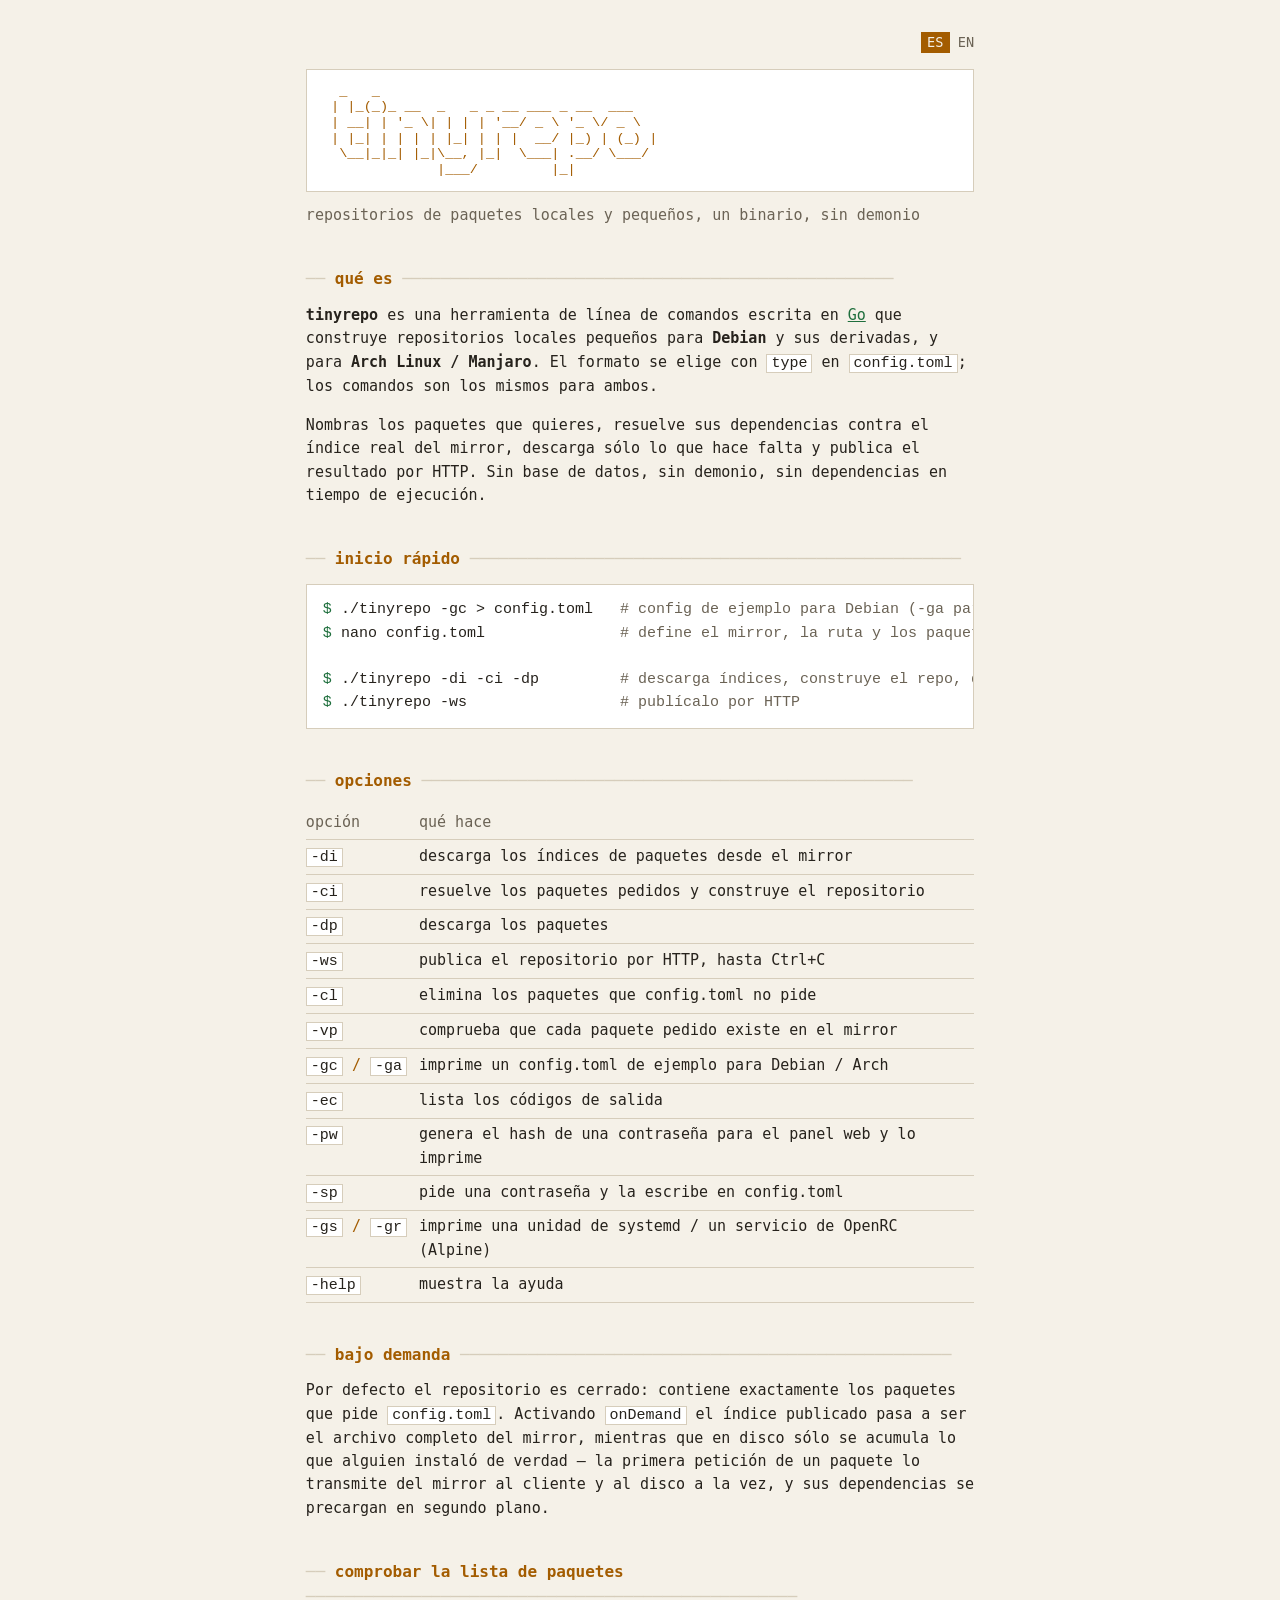
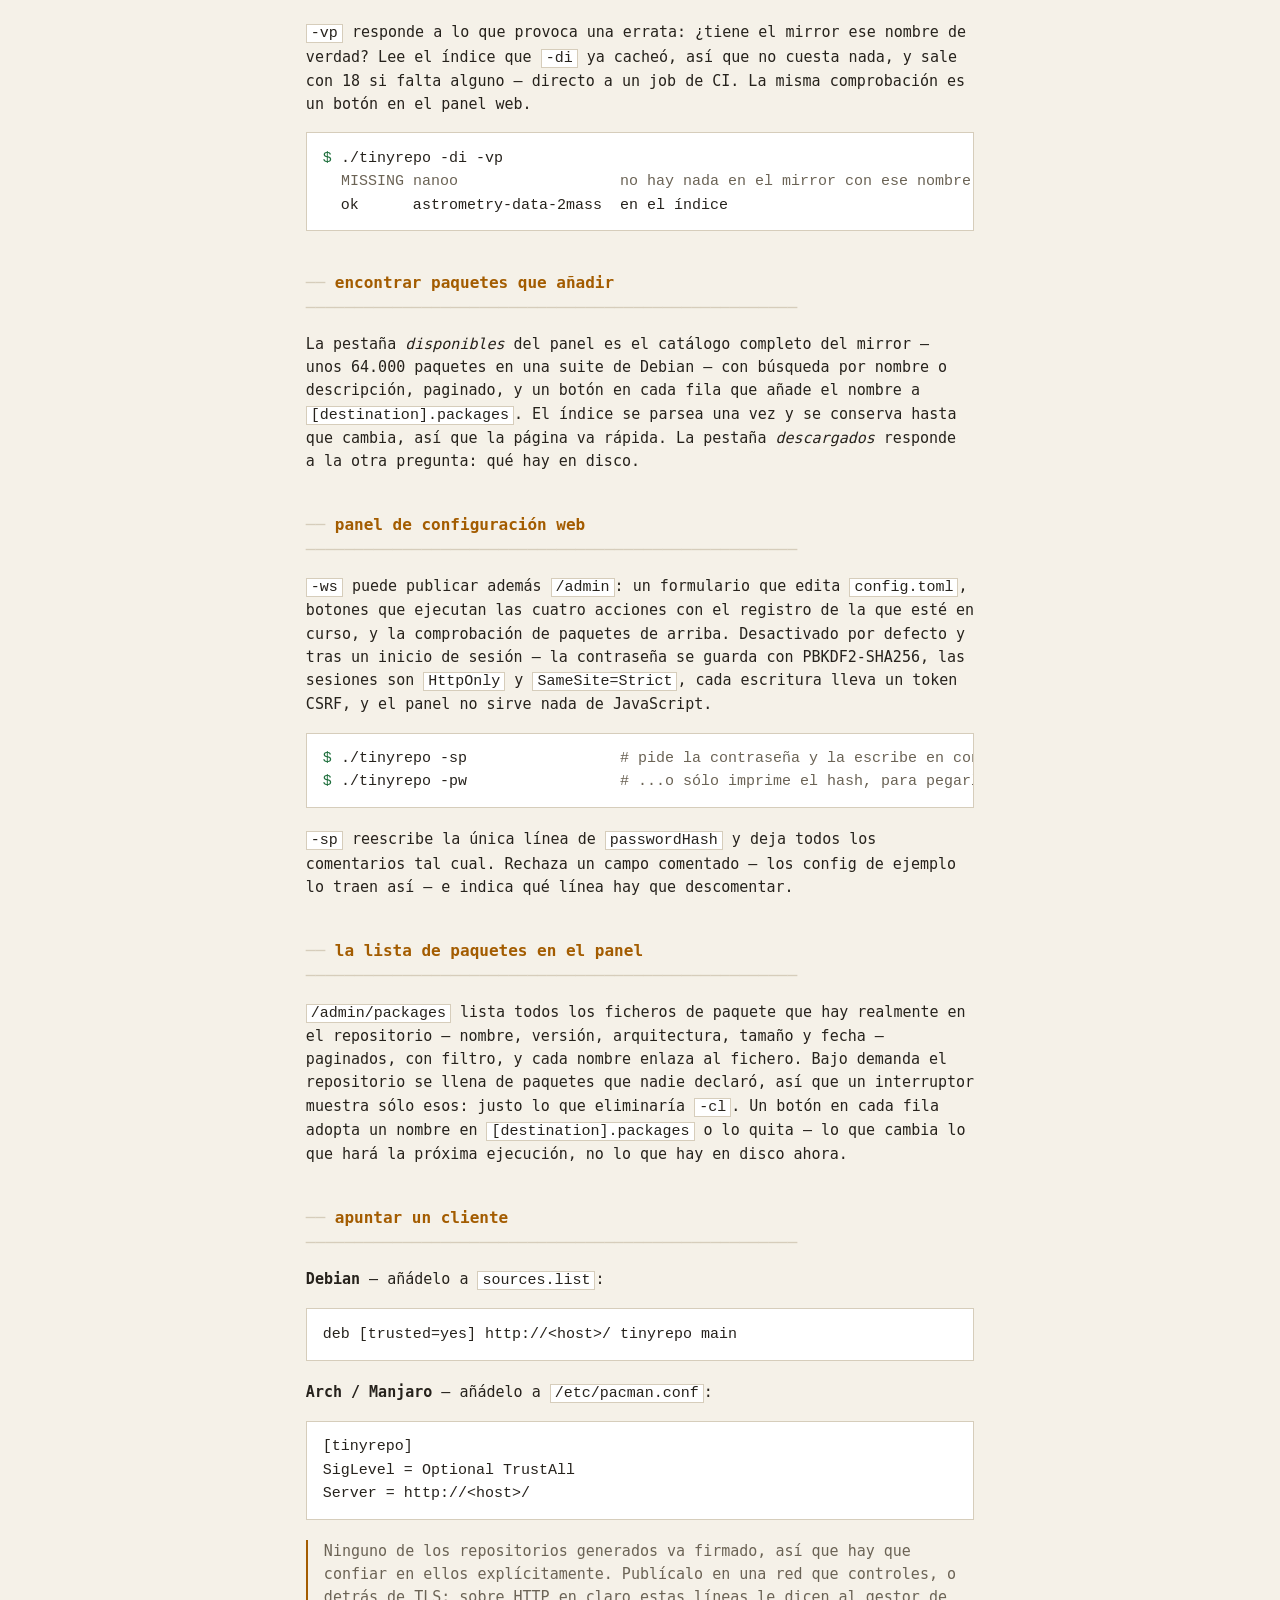
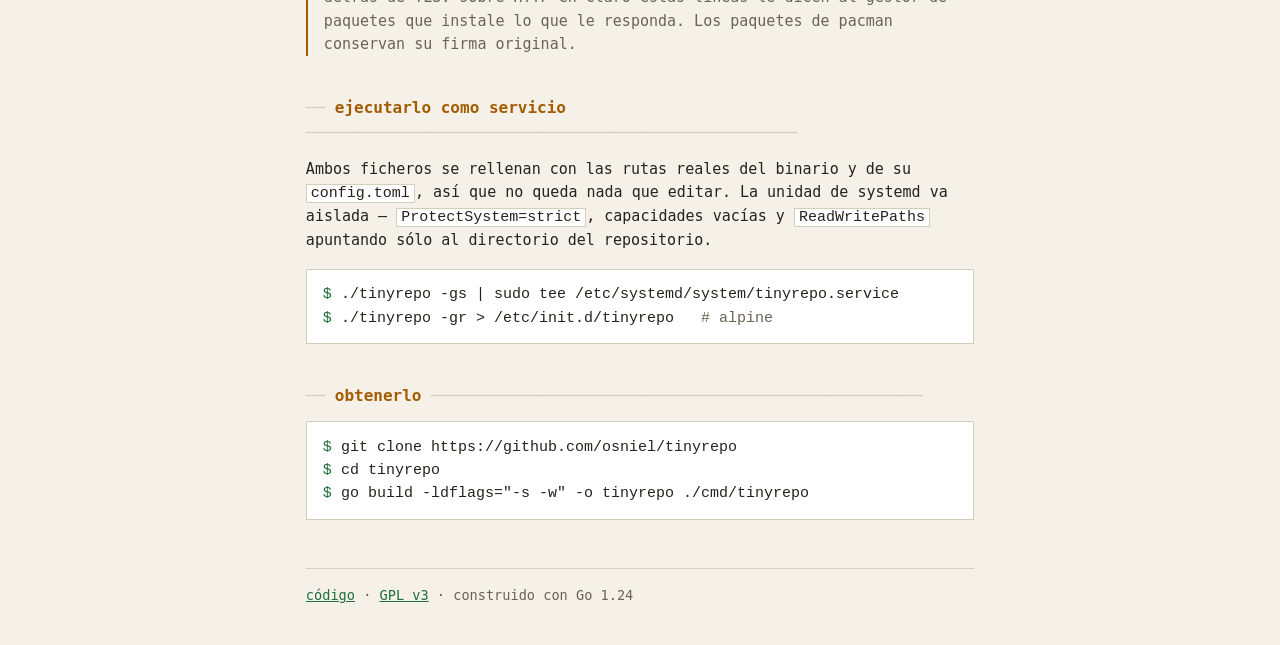
==== docs/es/index.html @ 4bbfd74e "docs: publish the website from docs/ for GitHub Pages Pages serves a branch from the repository root" ====
<!DOCTYPE html>
<html lang="es">
<head>
<meta charset="utf-8">
<meta name="viewport" content="width=device-width, initial-scale=1">
<title>tinyrepo — repositorios locales pequeños de Debian y Arch</title>
<meta name="description" content="Un único binario en Go que construye y publica repositorios locales pequeños para Debian y Arch Linux / Manjaro.">
<link rel="alternate" hreflang="en" href="../">
<link rel="alternate" hreflang="es" href="./">
<link rel="stylesheet" href="../assets/tui.css">
</head>
<body>
<main>

<nav class="lang">
  <a href="./" aria-current="true">ES</a>
  <a href="../">EN</a>
</nav>

<header>
<pre class="logo" aria-label="tinyrepo">  _   _                           
 | |_(_)_ __  _   _ _ __ ___ _ __  ___
 | __| | '_ \| | | | '__/ _ \ '_ \/ _ \
 | |_| | | | | |_| | | |  __/ |_) | (_) |
  \__|_|_| |_|\__, |_|  \___| .__/ \___/
              |___/         |_|</pre>
<p class="tagline">repositorios de paquetes locales y pequeños, un binario, sin demonio<span class="cursor"> </span></p>
</header>

<h2>qué es</h2>
<p><strong>tinyrepo</strong> es una herramienta de línea de comandos
escrita en <a href="https://golang.org/">Go</a> que construye repositorios
locales pequeños para <strong>Debian</strong> y sus derivadas, y para
<strong>Arch Linux / Manjaro</strong>. El formato se elige con <code>type</code>
en <code>config.toml</code>; los comandos son los mismos para ambos.</p>
<p>Nombras los paquetes que quieres, resuelve sus dependencias contra el índice
real del mirror, descarga sólo lo que hace falta y publica el resultado por
HTTP. Sin base de datos, sin demonio, sin dependencias en tiempo de
ejecución.</p>

<h2>inicio rápido</h2>
<pre><code><span class="p">$</span> ./tinyrepo -gc &gt; config.toml   <span class="c"># config de ejemplo para Debian (-ga para Arch)</span>
<span class="p">$</span> nano config.toml               <span class="c"># define el mirror, la ruta y los paquetes</span>

<span class="p">$</span> ./tinyrepo -di -ci -dp         <span class="c"># descarga índices, construye el repo, descarga paquetes</span>
<span class="p">$</span> ./tinyrepo -ws                 <span class="c"># publícalo por HTTP</span></code></pre>

<h2>opciones</h2>
<div class="scroll">
<table>
<thead><tr><th>opción</th><th>qué hace</th></tr></thead>
<tbody>
<tr><td><code>-di</code></td><td>descarga los índices de paquetes desde el mirror</td></tr>
<tr><td><code>-ci</code></td><td>resuelve los paquetes pedidos y construye el repositorio</td></tr>
<tr><td><code>-dp</code></td><td>descarga los paquetes</td></tr>
<tr><td><code>-ws</code></td><td>publica el repositorio por HTTP, hasta Ctrl+C</td></tr>
<tr><td><code>-cl</code></td><td>elimina los paquetes que config.toml no pide</td></tr>
<tr><td><code>-vp</code></td><td>comprueba que cada paquete pedido existe en el mirror</td></tr>
<tr><td><code>-gc</code> / <code>-ga</code></td><td>imprime un config.toml de ejemplo para Debian / Arch</td></tr>
<tr><td><code>-ec</code></td><td>lista los códigos de salida</td></tr>
<tr><td><code>-pw</code></td><td>genera el hash de una contraseña para el panel web y lo imprime</td></tr>
<tr><td><code>-sp</code></td><td>pide una contraseña y la escribe en config.toml</td></tr>
<tr><td><code>-gs</code> / <code>-gr</code></td><td>imprime una unidad de systemd / un servicio de OpenRC (Alpine)</td></tr>
<tr><td><code>-help</code></td><td>muestra la ayuda</td></tr>
</tbody>
</table>
</div>

<h2>bajo demanda</h2>
<p>Por defecto el repositorio es cerrado: contiene exactamente los
paquetes que pide <code>config.toml</code>. Activando <code>onDemand</code> el
índice publicado pasa a ser el archivo completo del mirror, mientras que en disco
sólo se acumula lo que alguien instaló de verdad — la primera petición de un
paquete lo transmite del mirror al cliente y al disco a la vez, y sus
dependencias se precargan en segundo plano.</p>

<h2>comprobar la lista de paquetes</h2>
<p><code>-vp</code> responde a lo que provoca una errata: ¿tiene el mirror ese
nombre de verdad? Lee el índice que <code>-di</code> ya cacheó, así que no
cuesta nada, y sale con 18 si falta alguno — directo a un job de CI. La misma
comprobación es un botón en el panel web.</p>
<pre><code><span class="p">$</span> ./tinyrepo -di -vp
  <span class="c">MISSING nanoo                  no hay nada en el mirror con ese nombre</span>
  ok      astrometry-data-2mass  en el índice</code></pre>

<h2>encontrar paquetes que añadir</h2>
<p>La pestaña <em>disponibles</em> del panel es el catálogo completo del mirror
— unos 64.000 paquetes en una suite de Debian — con búsqueda por nombre o
descripción, paginado, y un botón en cada fila que añade el nombre a
<code>[destination].packages</code>. El índice se parsea una vez y se conserva
hasta que cambia, así que la página va rápida. La pestaña <em>descargados</em>
responde a la otra pregunta: qué hay en disco.</p>

<h2>panel de configuración web</h2>
<p><code>-ws</code> puede publicar además <code>/admin</code>: un formulario que
edita <code>config.toml</code>, botones que ejecutan las cuatro acciones con el
registro de la que esté en curso, y la comprobación de paquetes de arriba.
Desactivado por defecto y tras un inicio de sesión — la contraseña se guarda con
PBKDF2-SHA256, las sesiones son <code>HttpOnly</code> y
<code>SameSite=Strict</code>, cada escritura lleva un token CSRF, y el panel no
sirve nada de JavaScript.</p>
<pre><code><span class="p">$</span> ./tinyrepo -sp                 <span class="c"># pide la contraseña y la escribe en config.toml</span>
<span class="p">$</span> ./tinyrepo -pw                 <span class="c"># ...o sólo imprime el hash, para pegarlo a mano</span></code></pre>
<p><code>-sp</code> reescribe la única línea de <code>passwordHash</code> y deja
todos los comentarios tal cual. Rechaza un campo comentado — los config de
ejemplo lo traen así — e indica qué línea hay que descomentar.</p>

<h2>la lista de paquetes en el panel</h2>
<p><code>/admin/packages</code> lista todos los ficheros de paquete que hay
realmente en el repositorio — nombre, versión, arquitectura, tamaño y fecha —
paginados, con filtro, y cada nombre enlaza al fichero. Bajo demanda el
repositorio se llena de paquetes que nadie declaró, así que un interruptor
muestra sólo esos: justo lo que eliminaría <code>-cl</code>. Un botón en cada
fila adopta un nombre en <code>[destination].packages</code> o lo quita — lo que
cambia lo que hará la próxima ejecución, no lo que hay en disco ahora.</p>

<h2>apuntar un cliente</h2>
<p><strong>Debian</strong> — añádelo a <code>sources.list</code>:</p>
<pre><code>deb [trusted=yes] http://&lt;host&gt;/ tinyrepo main</code></pre>
<p><strong>Arch / Manjaro</strong> — añádelo a <code>/etc/pacman.conf</code>:</p>
<pre><code>[tinyrepo]
SigLevel = Optional TrustAll
Server = http://&lt;host&gt;/</code></pre>
<p class="note">Ninguno de los repositorios generados va firmado, así que hay que
confiar en ellos explícitamente. Publícalo en una red que controles, o detrás de
TLS: sobre HTTP en claro estas líneas le dicen al gestor de paquetes que instale
lo que le responda. Los paquetes de pacman conservan su firma original.</p>

<h2>ejecutarlo como servicio</h2>
<p>Ambos ficheros se rellenan con las rutas reales del binario y de su
<code>config.toml</code>, así que no queda nada que editar. La unidad de systemd
va aislada — <code>ProtectSystem=strict</code>, capacidades vacías y
<code>ReadWritePaths</code> apuntando sólo al directorio del repositorio.</p>
<pre><code><span class="p">$</span> ./tinyrepo -gs | sudo tee /etc/systemd/system/tinyrepo.service
<span class="p">$</span> ./tinyrepo -gr &gt; /etc/init.d/tinyrepo   <span class="c"># alpine</span></code></pre>

<h2>obtenerlo</h2>
<pre><code><span class="p">$</span> git clone https://github.com/osniel/tinyrepo
<span class="p">$</span> cd tinyrepo
<span class="p">$</span> go build -ldflags="-s -w" -o tinyrepo ./cmd/tinyrepo</code></pre>

<footer>
<a href="https://github.com/osniel/tinyrepo">código</a> ·
<a href="https://www.gnu.org/licenses/gpl-3.0.html">GPL v3</a> ·
construido con Go 1.24
</footer>

</main>
</body>
</html>
---- docs/assets/tui.css ----
/* tinyrepo - TUI stylesheet.
   No framework, no JavaScript, no webfont: the terminal look comes from the
   monospace stack the reader already has and from box-drawing characters. */

:root {
  color-scheme: light dark;

  --bg:        #12100e;
  --panel:     #1a1714;
  --fg:        #d8cfc0;
  --dim:       #8a8176;
  --accent:    #ffb454; /* amber phosphor */
  --accent-2:  #7fd88f;
  --border:    #3a332c;
  --measure:   74ch;
}

@media (prefers-color-scheme: light) {
  :root {
    --bg:       #f5f1e8;
    --panel:    #ffffff;
    --fg:       #26221c;
    --dim:      #6b6355;
    --accent:   #a35c00;
    --accent-2: #1f6f3d;
    --border:   #d6cdbb;
  }
}

* { box-sizing: border-box; }

html { -webkit-text-size-adjust: 100%; }

body {
  margin: 0;
  padding: 2rem 1rem 4rem;
  background: var(--bg);
  color: var(--fg);
  font-family: ui-monospace, "SF Mono", "Cascadia Mono", Menlo, Consolas,
               "DejaVu Sans Mono", monospace;
  font-size: 15px;
  line-height: 1.55;
}

main { max-width: var(--measure); margin: 0 auto; }

/* ── header ────────────────────────────────────────────────────────────── */

header { margin-bottom: 2rem; }

.logo {
  color: var(--accent);
  font-size: clamp(0.6rem, 2.4vw, 0.85rem);
  line-height: 1.15;
  margin: 0 0 0.75rem;
  overflow-x: auto;
  white-space: pre;
}

.tagline { color: var(--dim); margin: 0; }

/* ── language switch ───────────────────────────────────────────────────── */

.lang {
  display: flex;
  gap: 0.5rem;
  justify-content: flex-end;
  margin: 0 0 1rem;
  font-size: 0.85rem;
}
.lang a { color: var(--dim); text-decoration: none; }
.lang a:hover { color: var(--accent); }
.lang [aria-current="true"] {
  color: var(--bg);
  background: var(--accent);
  padding: 0 0.4rem;
}

/* ── sections ──────────────────────────────────────────────────────────── */

h2 {
  color: var(--accent);
  font-size: 1rem;
  font-weight: 700;
  margin: 2.5rem 0 0.75rem;
}
h2::before { content: "── "; color: var(--border); }
h2::after  { content: " ───────────────────────────────────────────────────"; color: var(--border); }

p { margin: 0 0 1rem; }

a { color: var(--accent-2); }
a:hover { color: var(--accent); }

/* ── terminal block ────────────────────────────────────────────────────── */

pre {
  background: var(--panel);
  border: 1px solid var(--border);
  margin: 0 0 1.25rem;
  overflow-x: auto;
  padding: 0.85rem 1rem;
}
code { color: var(--fg); }
pre .p { color: var(--accent-2); }   /* prompt */
pre .c { color: var(--dim); }        /* comment */

:not(pre) > code {
  background: var(--panel);
  border: 1px solid var(--border);
  padding: 0 0.25rem;
}

/* ── table ─────────────────────────────────────────────────────────────── */

.scroll { overflow-x: auto; margin-bottom: 1.25rem; }

table { border-collapse: collapse; width: 100%; }
th, td {
  border-bottom: 1px solid var(--border);
  padding: 0.3rem 0.75rem 0.3rem 0;
  text-align: left;
  vertical-align: top;
}
th { color: var(--dim); font-weight: 400; }
td:first-child { color: var(--accent); white-space: nowrap; }

/* ── callout ───────────────────────────────────────────────────────────── */

.note {
  border-left: 2px solid var(--accent);
  color: var(--dim);
  padding-left: 1rem;
}

/* ── footer ────────────────────────────────────────────────────────────── */

footer {
  border-top: 1px solid var(--border);
  color: var(--dim);
  font-size: 0.85rem;
  margin-top: 3rem;
  padding-top: 1rem;
}

/* Blinking block cursor, off for anyone who asked for less motion. */
.cursor { background: var(--accent); animation: blink 1.1s step-end infinite; }
@keyframes blink { 50% { background: transparent; } }
@media (prefers-reduced-motion: reduce) { .cursor { animation: none; } }
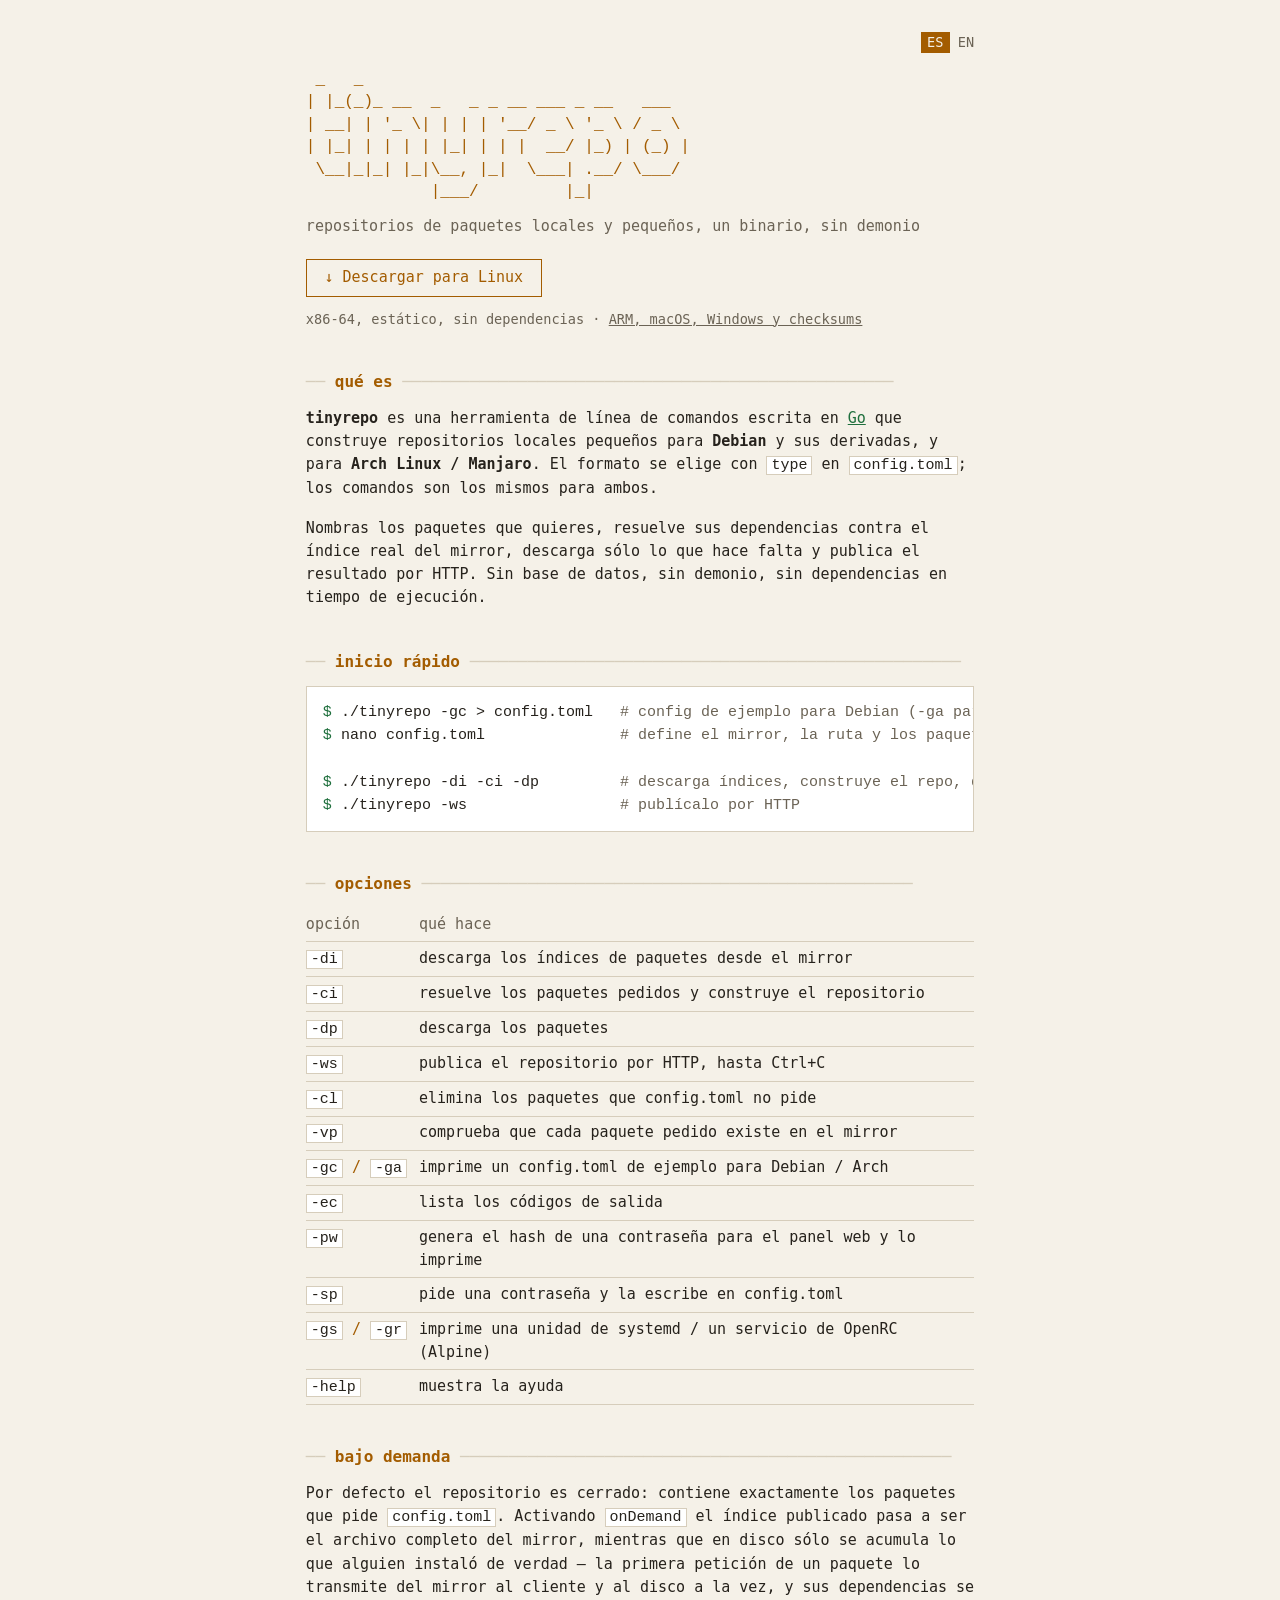
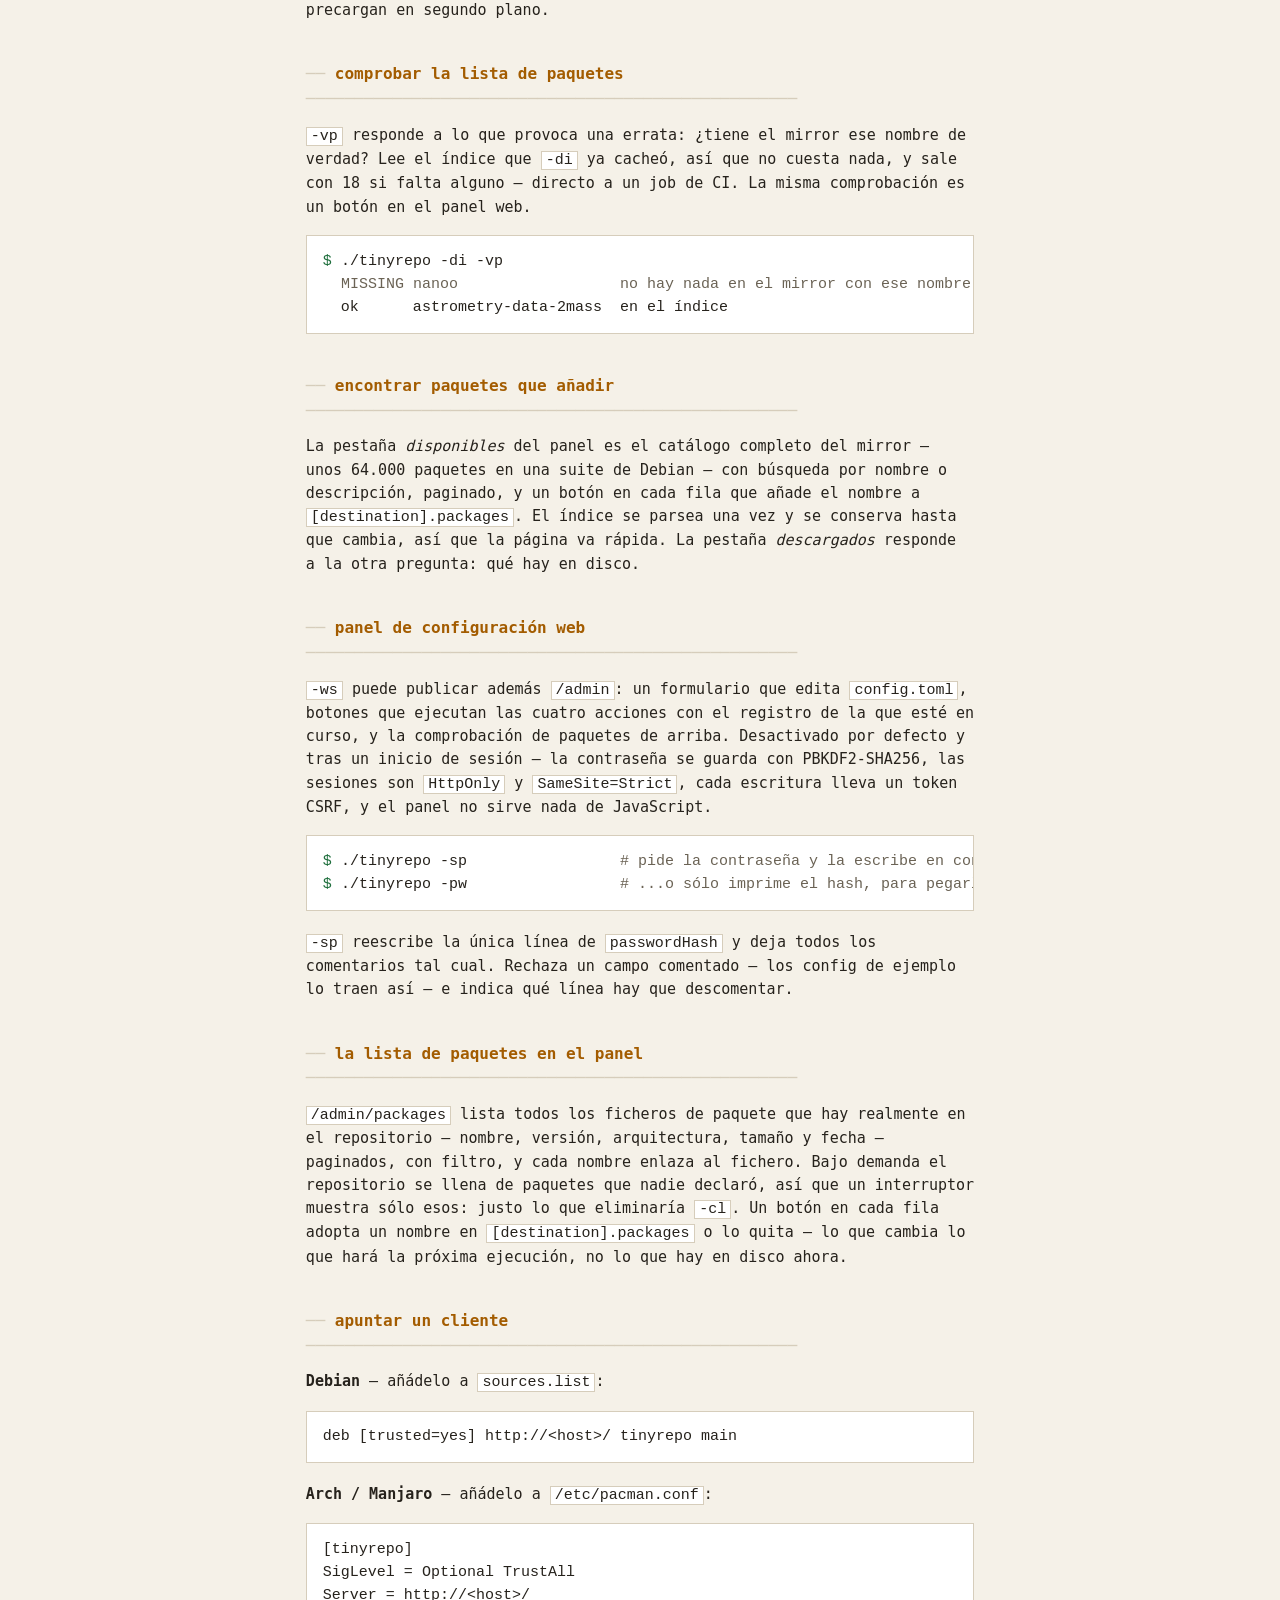
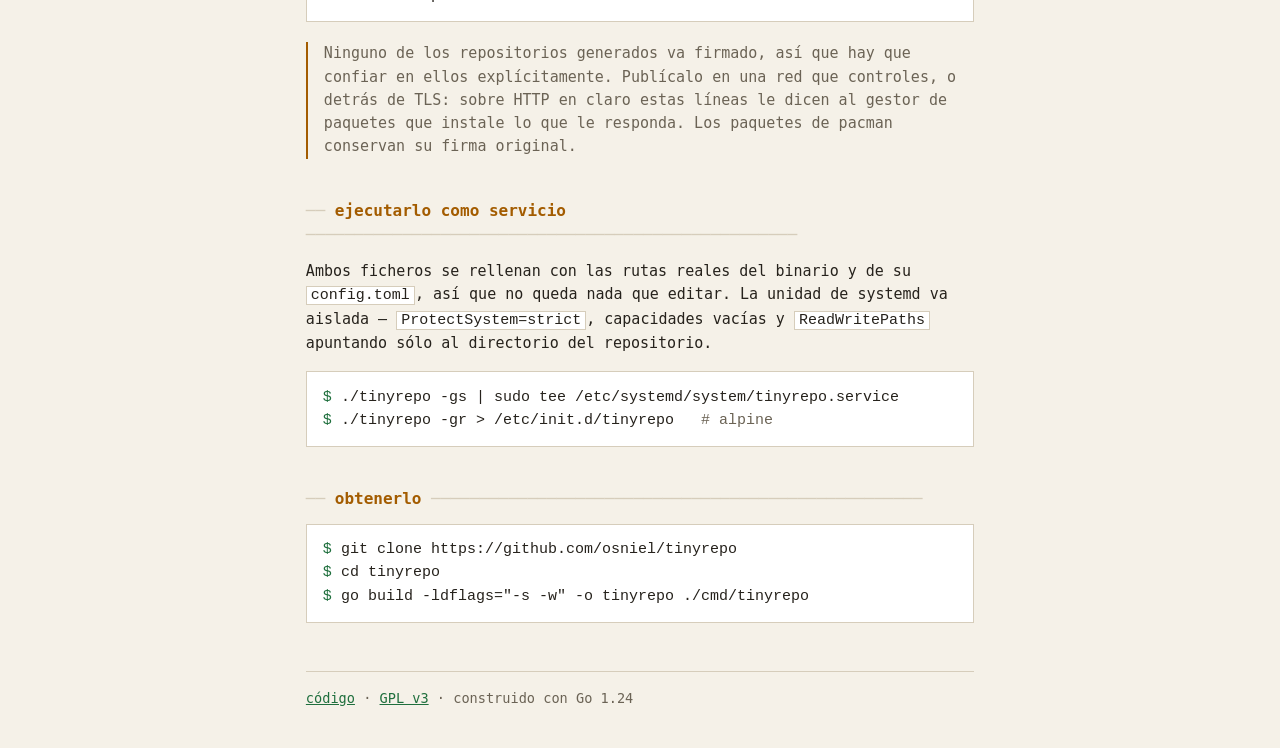
==== commit 40a62064: "docs: download button in the site header Links to /releases/latest/download/tinyrepo-linux-amd64, wh" ====
--- a/docs/es/index.html
+++ b/docs/es/index.html
@@ -18,13 +18,19 @@
 </nav>
 
 <header>
-<pre class="logo" aria-label="tinyrepo">  _   _                           
- | |_(_)_ __  _   _ _ __ ___ _ __  ___
- | __| | '_ \| | | | '__/ _ \ '_ \/ _ \
- | |_| | | | | |_| | | |  __/ |_) | (_) |
-  \__|_|_| |_|\__, |_|  \___| .__/ \___/
-              |___/         |_|</pre>
+<pre class="logo" aria-label="tinyrepo"> _   _
+| |_(_)_ __  _   _ _ __ ___ _ __   ___
+| __| | '_ \| | | | '__/ _ \ '_ \ / _ \
+| |_| | | | | |_| | | |  __/ |_) | (_) |
+ \__|_|_| |_|\__, |_|  \___| .__/ \___/
+             |___/         |_|</pre>
 <p class="tagline">repositorios de paquetes locales y pequeños, un binario, sin demonio<span class="cursor"> </span></p>
+
+<div class="get">
+<a class="button" href="https://github.com/osnieltux/tinyrepo/releases/latest/download/tinyrepo-linux-amd64" download>&#8595; Descargar para Linux</a>
+<span class="other">x86-64, estático, sin dependencias &middot;
+<a href="https://github.com/osnieltux/tinyrepo/releases/latest">ARM, macOS, Windows y checksums</a></span>
+</div>
 </header>
 
 <h2>qué es</h2>
--- a/docs/assets/tui.css
+++ b/docs/assets/tui.css
@@ -49,15 +49,50 @@
 header { margin-bottom: 2rem; }
 
 .logo {
+  /* Not the boxed pre the rest of the page uses: the logo is a heading, not a
+     command block. The line height is the fiddly part: in a terminal a glyph
+     fills its cell, but in a browser "|" and "\" run the full em, so anything
+     under about 1.3 makes the rows overlap. The lower clamp bound matters for the
+     same reason: shrunk far enough, rounding to whole pixels closes the gap
+     again, and 40 columns still fit a 360px screen at 0.7rem. */
+  background: none;
+  border: 0;
   color: var(--accent);
-  font-size: clamp(0.6rem, 2.4vw, 0.85rem);
-  line-height: 1.15;
+  font-size: clamp(0.7rem, 2.2vw, 1rem);
+  line-height: 1.4;
   margin: 0 0 0.75rem;
   overflow-x: auto;
+  overflow-y: hidden;
+  padding: 0;
   white-space: pre;
 }
 
-.tagline { color: var(--dim); margin: 0; }
+.tagline { color: var(--dim); margin: 0 0 1.25rem; }
+
+/* ── download ──────────────────────────────────────────────────────────── */
+
+/* The link points at /releases/latest/download/, which GitHub redirects to
+   whatever the newest release holds, so the button never needs updating when a
+   version ships. */
+.get {
+  align-items: baseline;
+  display: flex;
+  flex-wrap: wrap;
+  gap: 0.75rem 1rem;
+}
+
+.get a.button {
+  border: 1px solid var(--accent);
+  color: var(--accent);
+  padding: 0.4rem 1.1rem;
+  text-decoration: none;
+  white-space: nowrap;
+}
+.get a.button:hover { background: var(--accent); color: var(--bg); }
+
+.get .other { color: var(--dim); font-size: 0.85rem; }
+.get .other a { color: var(--dim); }
+.get .other a:hover { color: var(--accent); }
 
 /* ── language switch ───────────────────────────────────────────────────── */
 
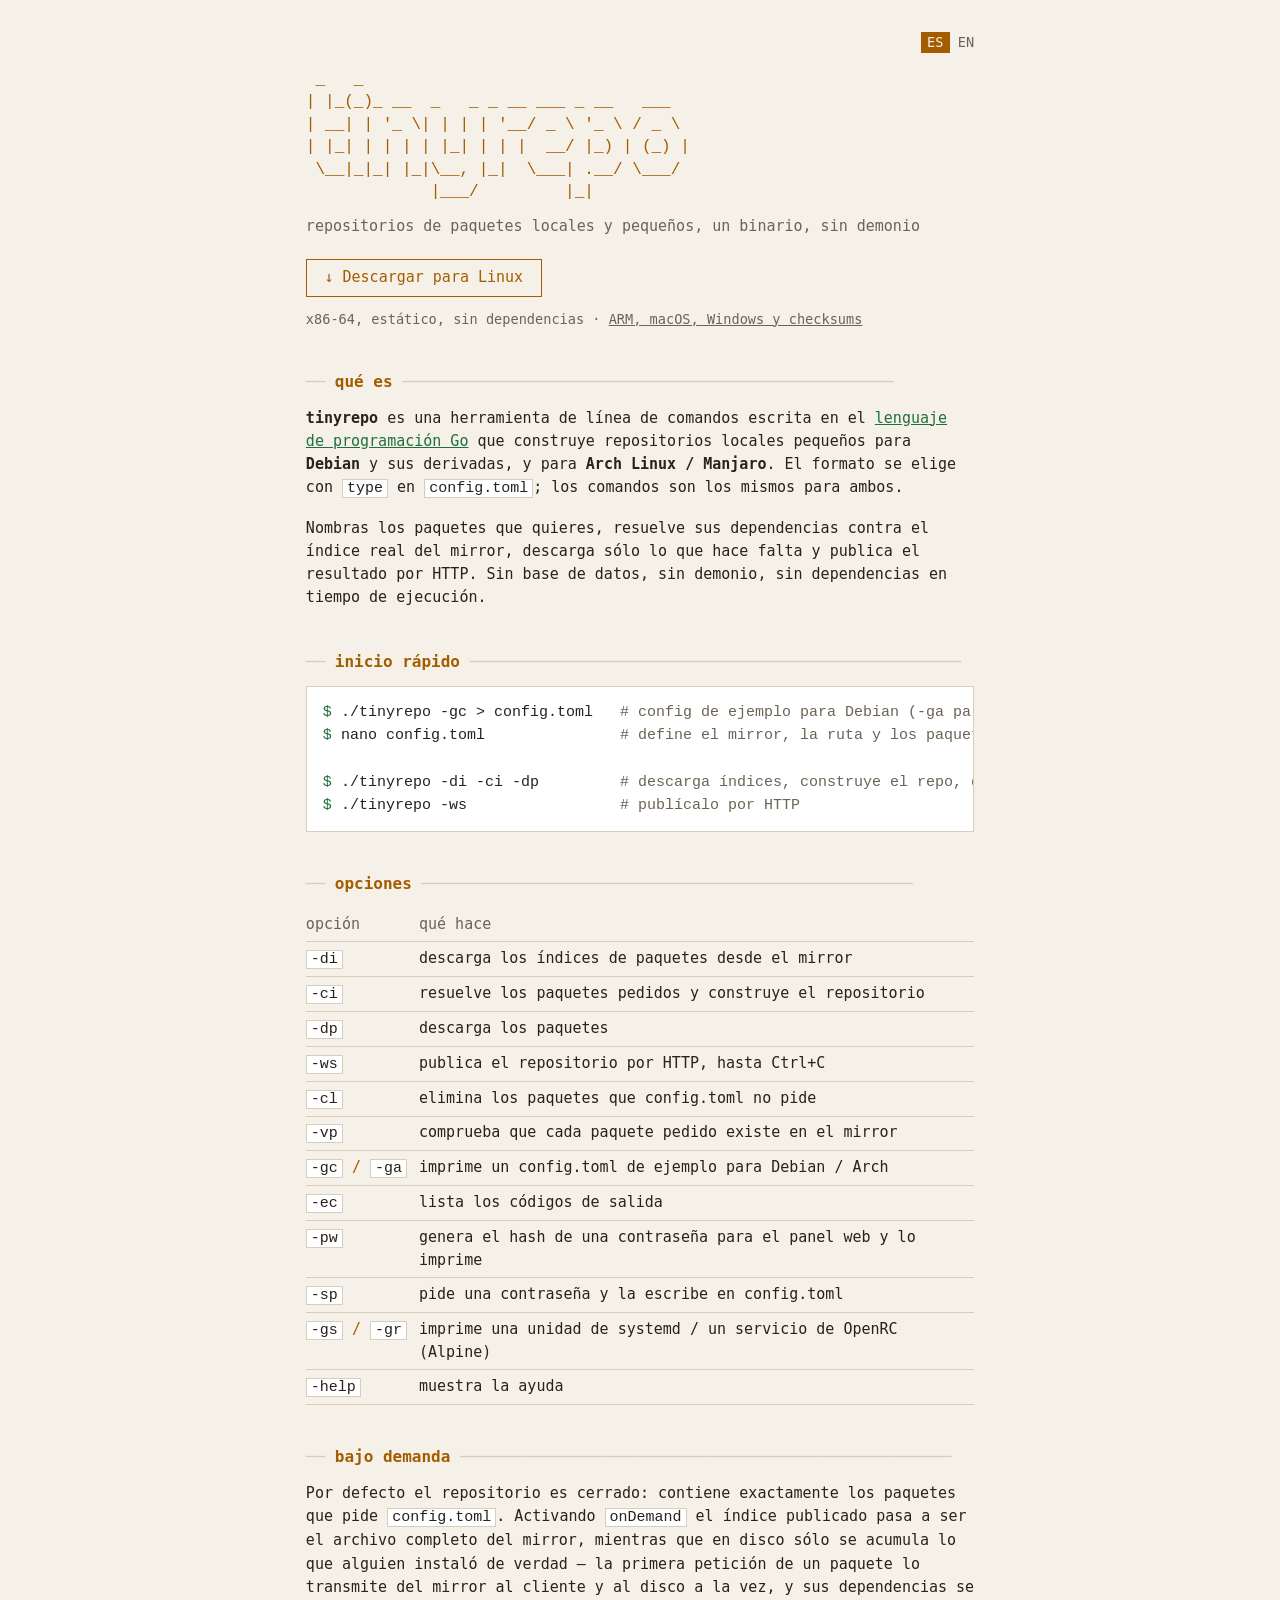
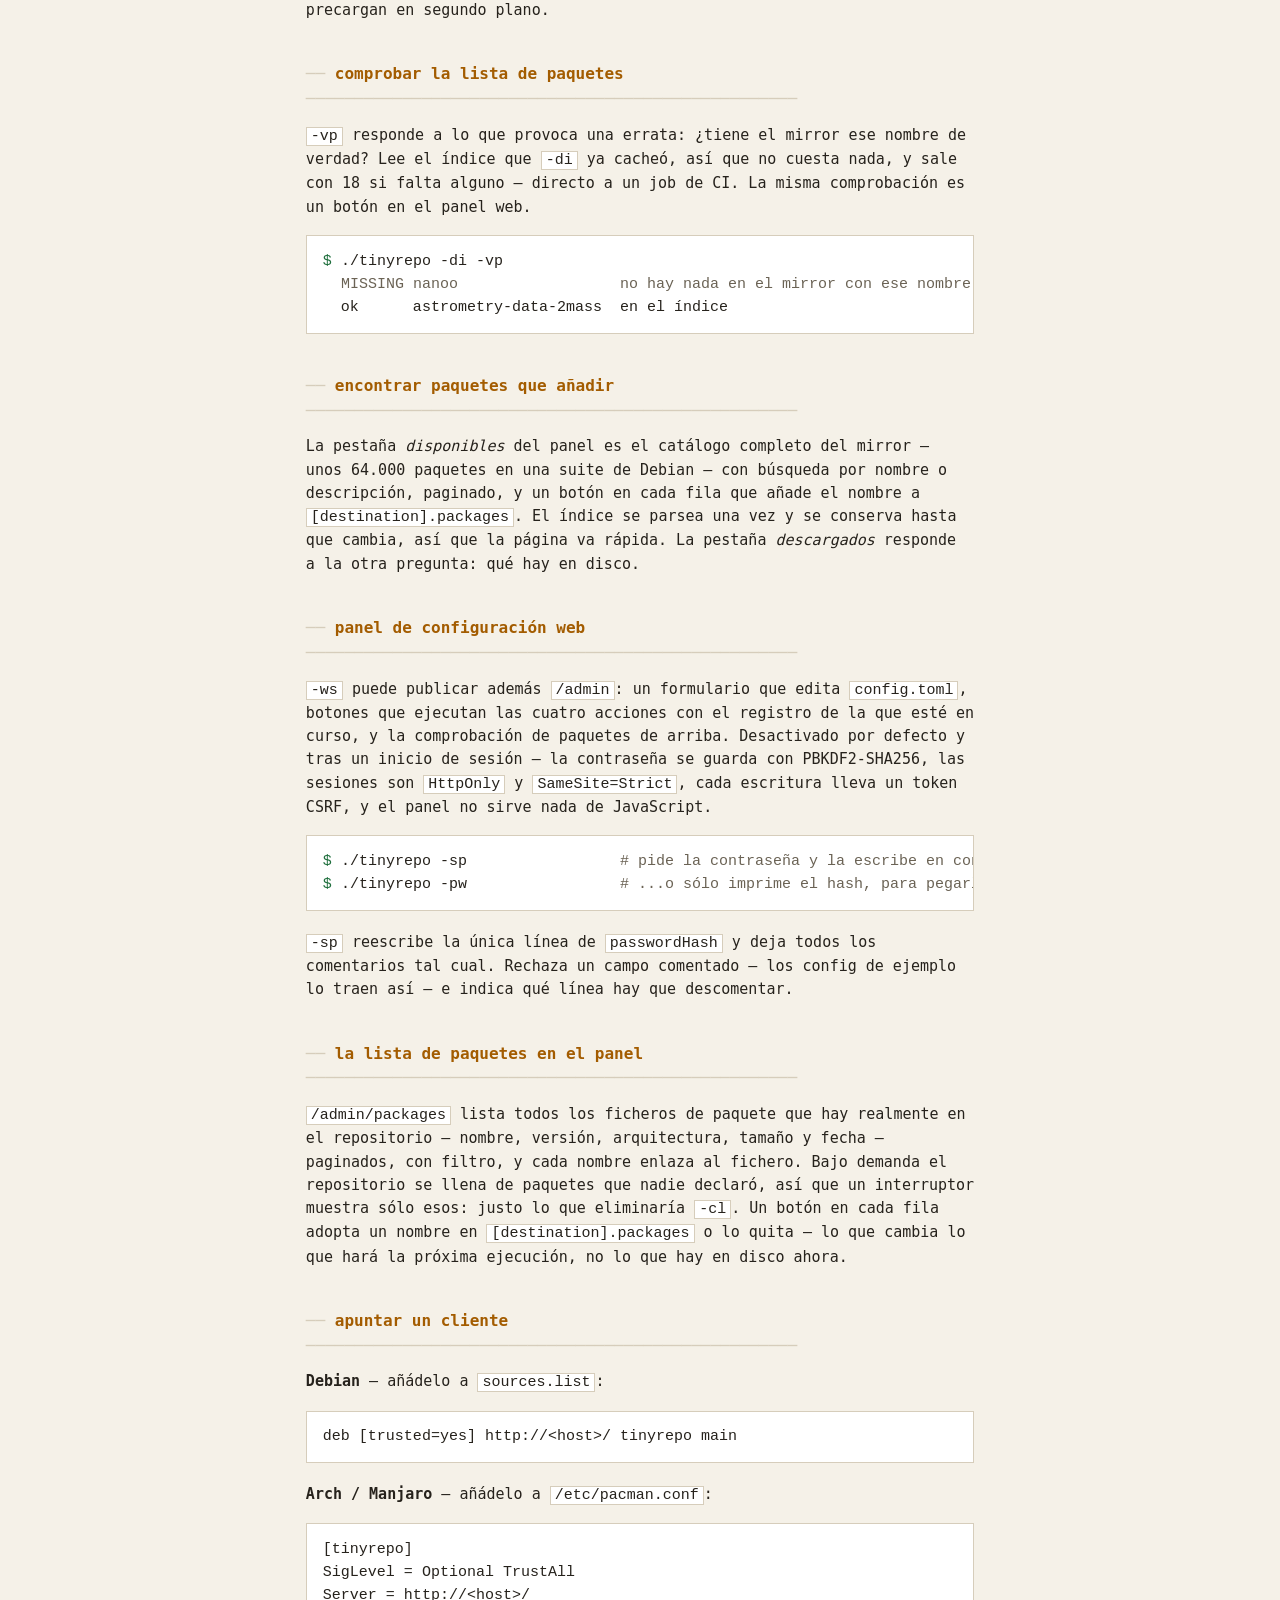
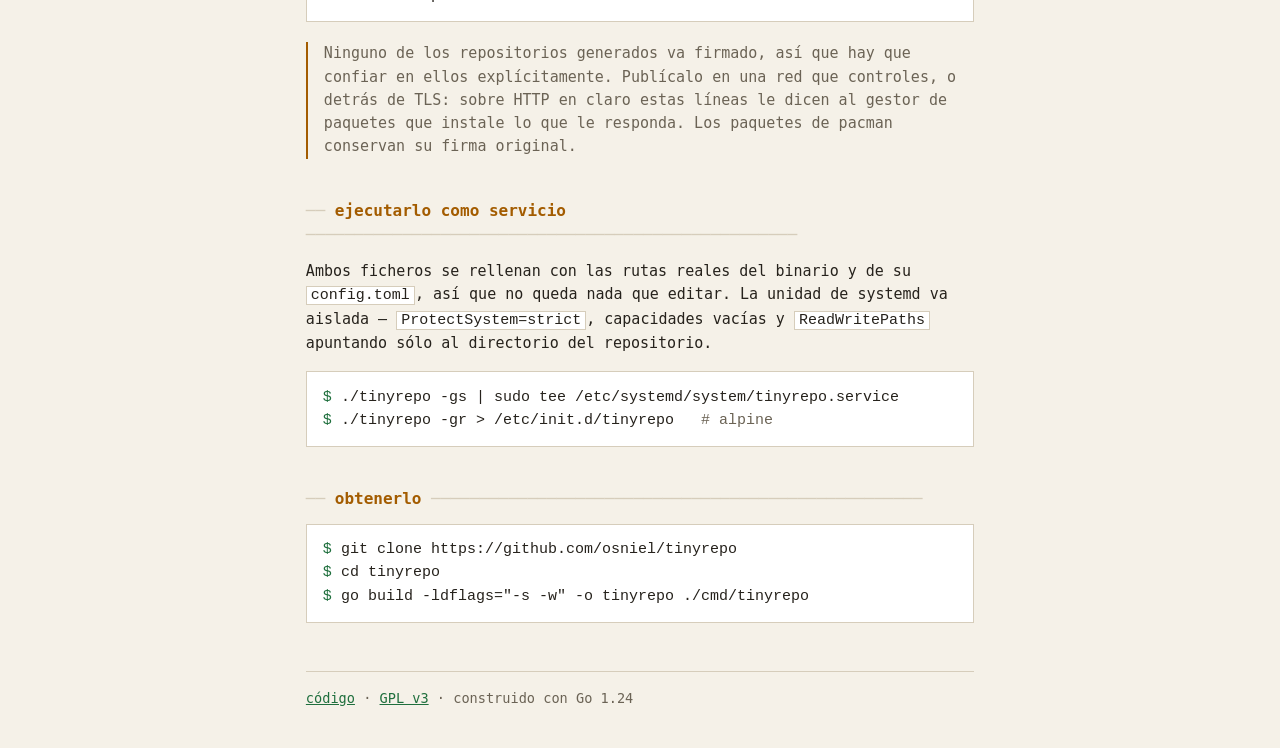
==== commit ae649338: "docs: fix hreflang, Go link text and favicon for Lighthouse Co-Authored-By: Claude Opus 5.5 <noreply" ====
--- a/docs/es/index.html
+++ b/docs/es/index.html
@@ -5,8 +5,10 @@
 <meta name="viewport" content="width=device-width, initial-scale=1">
 <title>tinyrepo — repositorios locales pequeños de Debian y Arch</title>
 <meta name="description" content="Un único binario en Go que construye y publica repositorios locales pequeños para Debian y Arch Linux / Manjaro.">
-<link rel="alternate" hreflang="en" href="../">
-<link rel="alternate" hreflang="es" href="./">
+<link rel="alternate" hreflang="en" href="https://tinyrepo.dev/">
+<link rel="alternate" hreflang="es" href="https://tinyrepo.dev/es/">
+<link rel="alternate" hreflang="x-default" href="https://tinyrepo.dev/">
+<link rel="icon" href="data:image/svg+xml,%3Csvg xmlns=%27http://www.w3.org/2000/svg%27 viewBox=%270 0 16 16%27%3E%3Crect width=%2716%27 height=%2716%27 rx=%273%27 fill=%27%23111%27/%3E%3Ctext x=%273%27 y=%2712%27 font-family=%27monospace%27 font-size=%2711%27 fill=%27%237f7%27%3E%3E%3C/text%3E%3C/svg%3E">
 <link rel="stylesheet" href="../assets/tui.css">
 </head>
 <body>
@@ -35,7 +37,7 @@
 
 <h2>qué es</h2>
 <p><strong>tinyrepo</strong> es una herramienta de línea de comandos
-escrita en <a href="https://golang.org/">Go</a> que construye repositorios
+escrita en el <a href="https://go.dev/">lenguaje de programación Go</a> que construye repositorios
 locales pequeños para <strong>Debian</strong> y sus derivadas, y para
 <strong>Arch Linux / Manjaro</strong>. El formato se elige con <code>type</code>
 en <code>config.toml</code>; los comandos son los mismos para ambos.</p>
